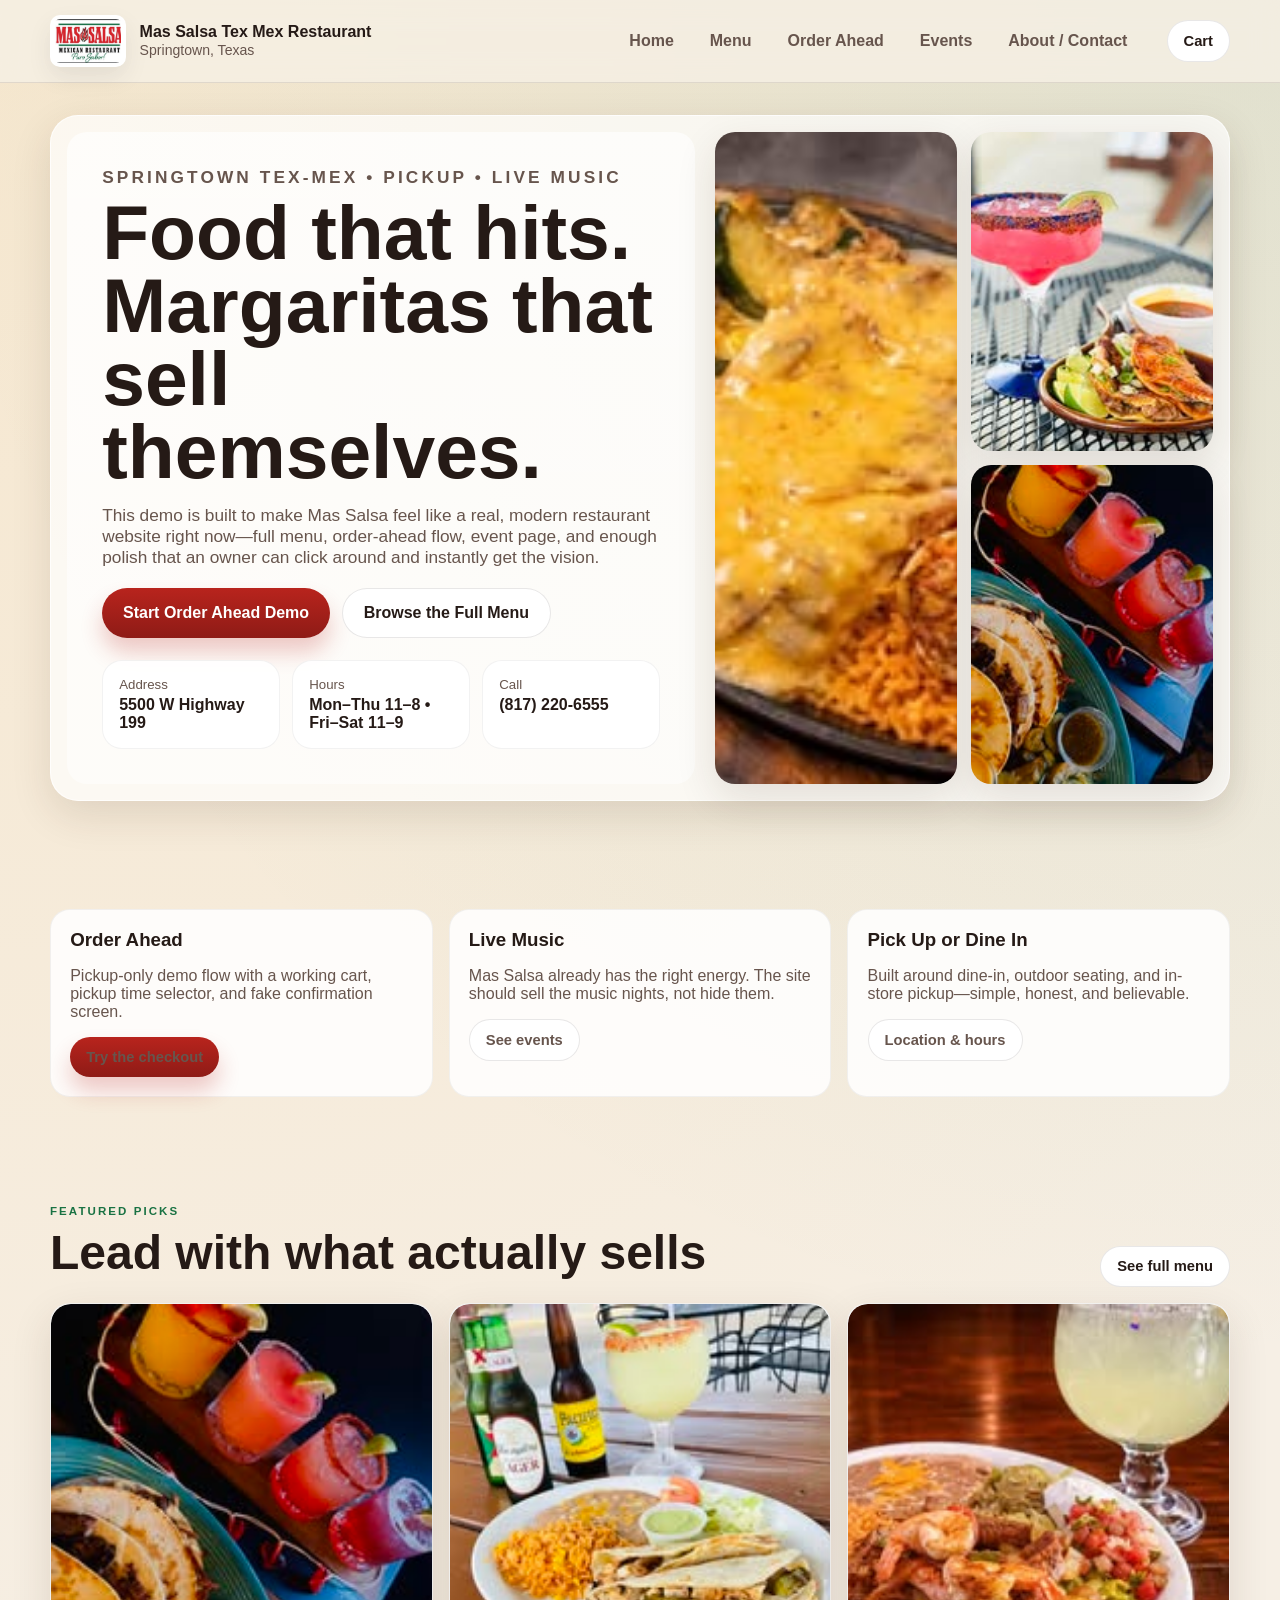
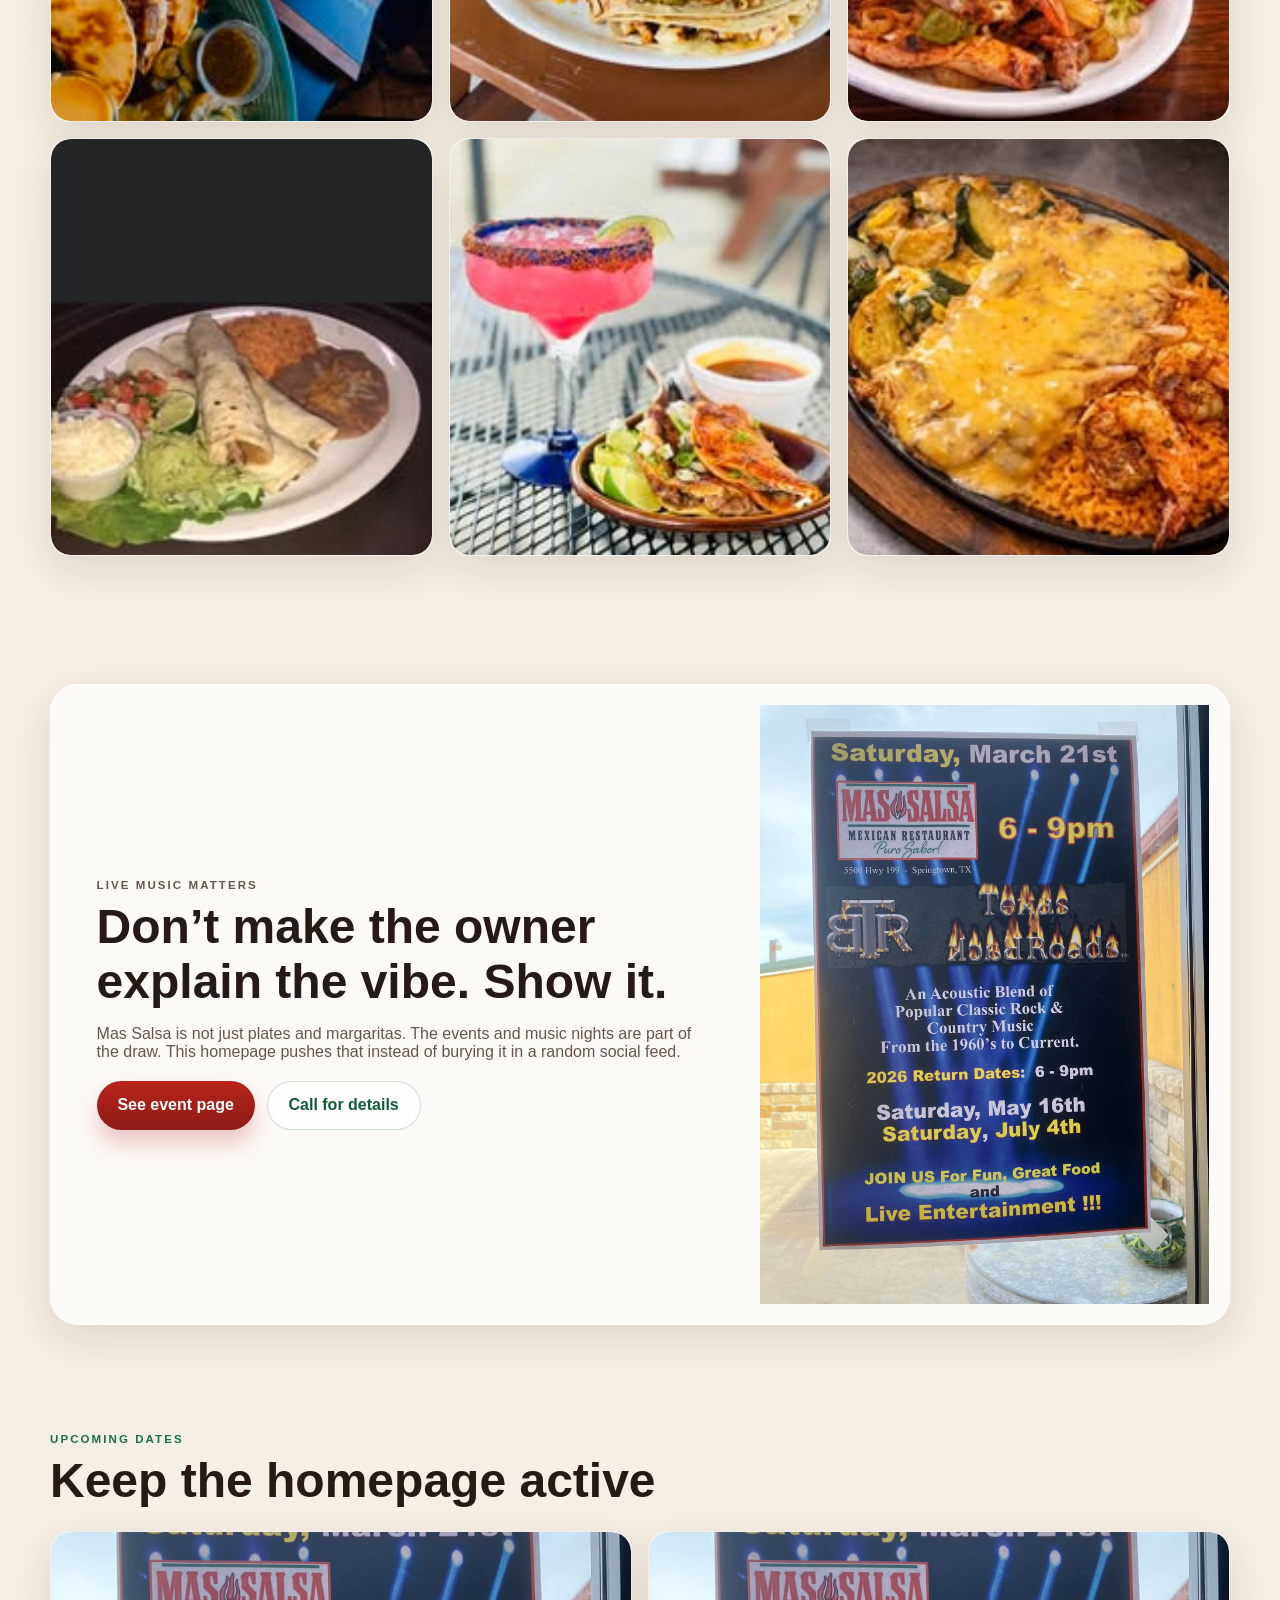
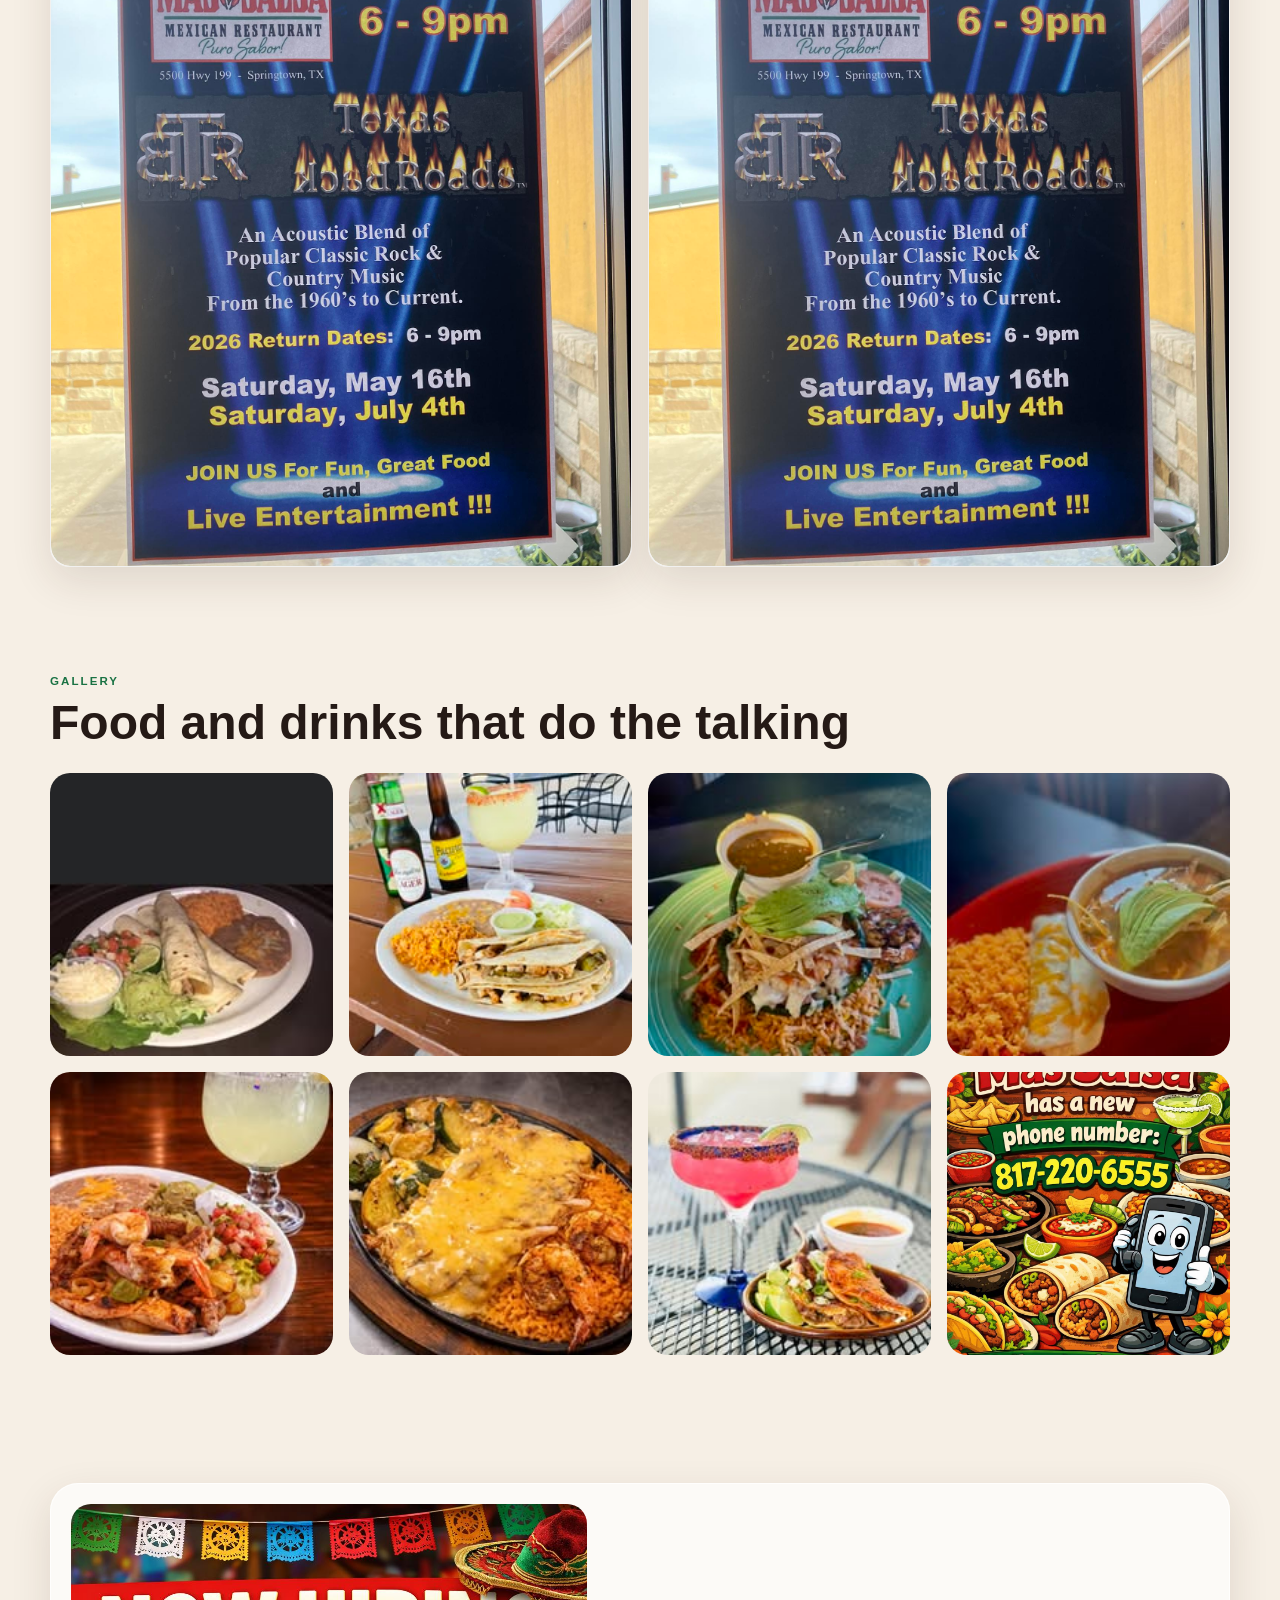
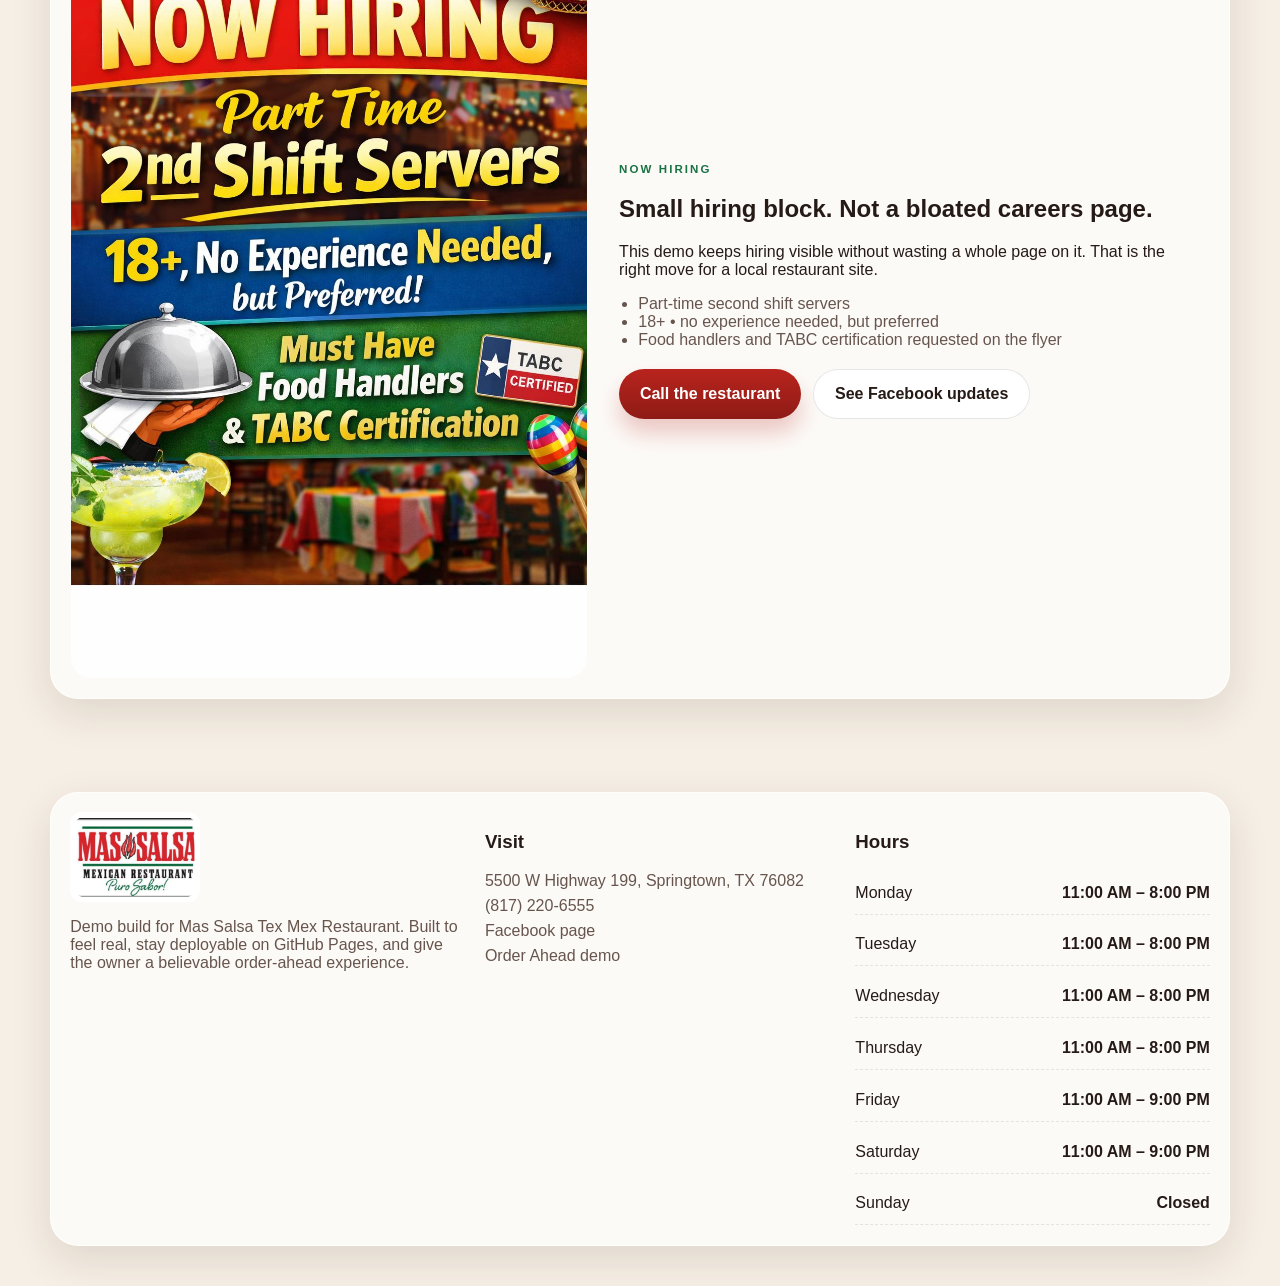
==== index.html @ 47c1806d "Add files via upload" ====
<!doctype html>
<html lang="en">
<head>
  <meta charset="utf-8">
  <meta name="viewport" content="width=device-width, initial-scale=1">
  <title>Mas Salsa Tex Mex Restaurant | Demo</title>
  <meta name="description" content="Mas Salsa Tex Mex Restaurant demo website with order ahead flow, menu, events, and contact info.">
  <link rel="stylesheet" href="styles.css">
  <script defer src="data.js"></script>
  <script defer src="site.js"></script>
</head>
<body>
  <header class="site-header">
    <div class="container header-inner">
      <a class="brand" href="index.html">
        <img class="brand-mark" src="assets/logo-cropped.jpg" alt="Mas Salsa Tex Mex Restaurant logo">
        <div class="brand-text">
          <strong>Mas Salsa Tex Mex Restaurant</strong>
          <span>Springtown, Texas</span>
        </div>
      </a>
      <nav class="site-nav" data-site-nav>
        <a href="index.html">Home</a>
        <a href="menu.html">Menu</a>
        <a href="order.html">Order Ahead</a>
        <a href="events.html">Events</a>
        <a href="contact.html">About / Contact</a>
      </nav>
      <a class="btn btn-secondary btn-small cart-mini" href="order.html">Cart <span class="cart-badge" data-cart-count>0</span></a>
      <button class="mobile-nav-toggle" data-mobile-nav-toggle aria-label="Toggle menu">
        <span></span><span></span><span></span>
      </button>
    </div>
  </header>

  <main>
    <section class="hero">
      <div class="container">
        <div class="hero-shell section-shell">
          <div class="hero-copy">
            <p class="eyebrow">Springtown Tex-Mex • pickup • live music</p>
            <h1>Food that hits. Margaritas that sell themselves.</h1>
            <p>This demo is built to make Mas Salsa feel like a real, modern restaurant website right now—full menu, order-ahead flow, event page, and enough polish that an owner can click around and instantly get the vision.</p>
            <div class="hero-actions">
              <a class="btn btn-primary" href="order.html">Start Order Ahead Demo</a>
              <a class="btn btn-secondary" href="menu.html">Browse the Full Menu</a>
            </div>
            <div class="hero-meta">
              <div class="meta-card">
                <span>Address</span>
                <strong>5500 W Highway 199</strong>
              </div>
              <div class="meta-card">
                <span>Hours</span>
                <strong>Mon–Thu 11–8 • Fri–Sat 11–9</strong>
              </div>
              <div class="meta-card">
                <span>Call</span>
                <strong>(817) 220-6555</strong>
              </div>
            </div>
          </div>
          <div class="hero-media">
            <img class="tile tall" src="assets/food-skillet.jpg" alt="Mas Salsa skillet plate">
            <img class="tile" src="assets/food-margarita-quesadilla.jpg" alt="Margarita and quesadilla">
            <img class="tile" src="assets/food-flight-tacos.jpg" alt="Drinks and tacos">
          </div>
        </div>
      </div>
    </section>

    <section class="section-tight">
      <div class="container info-strip">
        <article class="info-card">
          <h3>Order Ahead</h3>
          <p>Pickup-only demo flow with a working cart, pickup time selector, and fake confirmation screen.</p>
          <a class="btn btn-small btn-primary" href="order.html">Try the checkout</a>
        </article>
        <article class="info-card">
          <h3>Live Music</h3>
          <p>Mas Salsa already has the right energy. The site should sell the music nights, not hide them.</p>
          <a class="btn btn-small btn-secondary" href="events.html">See events</a>
        </article>
        <article class="info-card">
          <h3>Pick Up or Dine In</h3>
          <p>Built around dine-in, outdoor seating, and in-store pickup—simple, honest, and believable.</p>
          <a class="btn btn-small btn-secondary" href="contact.html">Location & hours</a>
        </article>
      </div>
    </section>

    <section class="section">
      <div class="container">
        <div class="section-heading">
          <div>
            <p class="eyebrow">Featured picks</p>
            <h2>Lead with what actually sells</h2>
          </div>
          <a class="btn btn-secondary btn-small" href="menu.html">See full menu</a>
        </div>
        <div class="feature-grid" data-render="featured-items"></div>
      </div>
    </section>

    <section class="section">
      <div class="container section-shell">
        <div class="cta-band">
          <div class="cta-copy">
            <p class="eyebrow">Live music matters</p>
            <h2>Don’t make the owner explain the vibe. Show it.</h2>
            <p>Mas Salsa is not just plates and margaritas. The events and music nights are part of the draw. This homepage pushes that instead of burying it in a random social feed.</p>
            <div class="inline-actions">
              <a class="btn btn-primary" href="events.html">See event page</a>
              <a class="btn btn-ghost" href="contact.html">Call for details</a>
            </div>
          </div>
          <div class="cta-image">
            <img src="assets/event-texas-backroads.jpg" alt="Texas Backroads event flyer at Mas Salsa">
          </div>
        </div>
      </div>
    </section>

    <section class="section-tight">
      <div class="container">
        <div class="section-heading">
          <div>
            <p class="eyebrow">Upcoming dates</p>
            <h2>Keep the homepage active</h2>
          </div>
        </div>
        <div class="event-grid" data-render="upcoming-events"></div>
      </div>
    </section>

    <section class="section">
      <div class="container">
        <div class="section-heading">
          <div>
            <p class="eyebrow">Gallery</p>
            <h2>Food and drinks that do the talking</h2>
          </div>
        </div>
        <div class="gallery-grid">
          <img src="assets/food-burrito-plate.jpg" alt="Burrito plate">
          <img src="assets/food-tacos-beer.jpg" alt="Tacos plate with drinks">
          <img src="assets/food-loaded-plate.jpg" alt="Loaded Tex-Mex plate">
          <img src="assets/food-soup-plate.jpg" alt="Soup and enchilada plate">
          <img src="assets/food-shrimp-plate.jpg" alt="Shrimp plate">
          <img src="assets/food-skillet.jpg" alt="Skillet plate">
          <img src="assets/food-margarita-quesadilla.jpg" alt="Margarita with quesadilla">
          <img src="assets/phone-poster.jpg" alt="Mas Salsa pickup order poster">
        </div>
      </div>
    </section>

    <section class="section">
      <div class="container section-shell">
        <div class="hiring-banner">
          <img src="assets/hiring.jpg" alt="Now hiring flyer">
          <div class="hiring-copy">
            <p class="eyebrow">Now hiring</p>
            <h2>Small hiring block. Not a bloated careers page.</h2>
            <p>This demo keeps hiring visible without wasting a whole page on it. That is the right move for a local restaurant site.</p>
            <ul>
              <li>Part-time second shift servers</li>
              <li>18+ • no experience needed, but preferred</li>
              <li>Food handlers and TABC certification requested on the flyer</li>
            </ul>
            <div class="inline-actions">
              <a class="btn btn-primary" href="contact.html">Call the restaurant</a>
              <a class="btn btn-secondary" data-facebook target="_blank" rel="noreferrer">See Facebook updates</a>
            </div>
          </div>
        </div>
      </div>
    </section>
  </main>

  <footer class="footer">
    <div class="container">
      <div class="footer-shell section-shell">
        <div>
          <img class="footer-logo" src="assets/logo-cropped.jpg" alt="Mas Salsa logo">
          <p>Demo build for Mas Salsa Tex Mex Restaurant. Built to feel real, stay deployable on GitHub Pages, and give the owner a believable order-ahead experience.</p>
        </div>
        <div>
          <h3>Visit</h3>
          <ul>
            <li><a data-maps target="_blank" rel="noreferrer">5500 W Highway 199, Springtown, TX 76082</a></li>
            <li><a data-phone-href><span data-phone>(817) 220-6555</span></a></li>
            <li><a data-facebook target="_blank" rel="noreferrer">Facebook page</a></li>
            <li><a href="order.html">Order Ahead demo</a></li>
          </ul>
        </div>
        <div>
          <h3>Hours</h3>
          <div class="hours-panel" data-render="hours"></div>
        </div>
      </div>
    </div>
  </footer>
</body>
</html>
---- styles.css ----
:root {
  --bg: #f6efe5;
  --bg-soft: #fffaf5;
  --ink: #251a16;
  --muted: #67554d;
  --red: #b8241d;
  --red-deep: #8e1b16;
  --green: #197243;
  --green-deep: #115c35;
  --gold: #f5b544;
  --line: rgba(37, 26, 22, 0.1);
  --shadow: 0 14px 40px rgba(59, 30, 18, 0.12);
  --radius-xl: 28px;
  --radius-lg: 20px;
  --radius-md: 14px;
  --radius-sm: 10px;
  --max: 1180px;
}

* { box-sizing: border-box; }
html { scroll-behavior: smooth; }
body {
  margin: 0;
  font-family: Inter, Arial, Helvetica, sans-serif;
  color: var(--ink);
  background:
    radial-gradient(circle at top left, rgba(245,181,68,0.14), transparent 30%),
    radial-gradient(circle at top right, rgba(25,114,67,0.10), transparent 22%),
    var(--bg);
}
img { max-width: 100%; display: block; }
a { color: inherit; text-decoration: none; }
button, input, select, textarea { font: inherit; }
.container { width: min(var(--max), calc(100% - 2rem)); margin: 0 auto; }
.section { padding: 4rem 0; }
.section-tight { padding: 2.75rem 0; }
.section-shell {
  background: rgba(255,255,255,0.7);
  border: 1px solid rgba(255,255,255,0.75);
  border-radius: var(--radius-xl);
  box-shadow: var(--shadow);
  padding: 1.25rem;
}
.eyebrow {
  margin: 0 0 .5rem;
  text-transform: uppercase;
  letter-spacing: .18em;
  font-size: .72rem;
  font-weight: 700;
  color: var(--green);
}
.page-title {
  margin: 0;
  font-size: clamp(2.2rem, 5vw, 4.3rem);
  line-height: 1;
}
.page-intro {
  max-width: 48rem;
  color: var(--muted);
  font-size: 1.05rem;
}
.site-header {
  position: sticky;
  top: 0;
  z-index: 40;
  backdrop-filter: blur(14px);
  background: rgba(246, 239, 229, 0.82);
  border-bottom: 1px solid var(--line);
}
.header-inner {
  display: flex;
  align-items: center;
  gap: 1rem;
  min-height: 82px;
}
.brand {
  display: flex;
  align-items: center;
  gap: .85rem;
  margin-right: auto;
}
.brand-mark {
  width: 76px;
  height: 52px;
  object-fit: contain;
  border-radius: 10px;
  background: #fff;
  padding: .25rem;
  box-shadow: 0 10px 24px rgba(0,0,0,0.08);
}
.brand-text strong { display: block; font-size: 1rem; }
.brand-text span { color: var(--muted); font-size: .88rem; }
.site-nav {
  display: flex;
  align-items: center;
  gap: .35rem;
}
.site-nav a {
  padding: .72rem .95rem;
  border-radius: 999px;
  font-weight: 600;
  color: var(--muted);
}
.site-nav a:hover, .site-nav a.active { background: rgba(184,36,29,.08); color: var(--red-deep); }
.mobile-nav-toggle {
  display: none;
  width: 48px;
  height: 48px;
  border: 1px solid var(--line);
  border-radius: 14px;
  background: var(--bg-soft);
  align-items: center;
  justify-content: center;
  flex-direction: column;
  gap: 4px;
}
.mobile-nav-toggle span {
  width: 18px;
  height: 2px;
  background: var(--ink);
  border-radius: 999px;
}
.cart-mini {
  position: relative;
  margin-left: .5rem;
}
.cart-badge {
  position: absolute;
  top: -8px;
  right: -8px;
  min-width: 22px;
  height: 22px;
  padding: 0 .35rem;
  border-radius: 999px;
  background: var(--red);
  color: white;
  display: none;
  align-items: center;
  justify-content: center;
  font-size: .78rem;
  font-weight: 700;
}
.hero {
  padding: 2rem 0 4rem;
}
.hero-shell {
  display: grid;
  grid-template-columns: 1.2fr .95fr;
  gap: 1.25rem;
  align-items: stretch;
  padding: 1rem;
}
.hero-copy {
  padding: clamp(1rem, 3vw, 2.2rem);
  background: linear-gradient(180deg, rgba(255,255,255,.66), rgba(255,255,255,.5));
  border-radius: calc(var(--radius-xl) - 8px);
}
.hero-copy h1 {
  font-size: clamp(2.5rem, 6vw, 5rem);
  margin: .4rem 0 .9rem;
  line-height: .95;
}
.hero-copy p {
  max-width: 42rem;
  color: var(--muted);
  font-size: 1.08rem;
}
.hero-actions, .inline-actions { display: flex; flex-wrap: wrap; gap: .75rem; margin-top: 1.25rem; }
.hero-meta {
  display: grid;
  grid-template-columns: repeat(3, minmax(0,1fr));
  gap: .75rem;
  margin-top: 1.4rem;
}
.meta-card {
  padding: 1rem;
  border-radius: var(--radius-lg);
  background: rgba(255,255,255,.88);
  border: 1px solid rgba(0,0,0,.05);
}
.meta-card span {
  display: block;
  color: var(--muted);
  font-size: .83rem;
  margin-bottom: .25rem;
}
.meta-card strong { font-size: 1rem; }
.hero-media {
  display: grid;
  grid-template-columns: repeat(2, 1fr);
  gap: .85rem;
}
.hero-media .tile,
.gallery-grid img,
.event-card img,
.feature-card img,
.contact-card img {
  border-radius: var(--radius-lg);
  object-fit: cover;
  width: 100%;
  height: 100%;
}
.tile.tall { grid-row: span 2; min-height: 480px; }
.tile { min-height: 230px; box-shadow: var(--shadow); }
.btn {
  display: inline-flex;
  align-items: center;
  justify-content: center;
  gap: .5rem;
  border: 0;
  border-radius: 999px;
  padding: .92rem 1.3rem;
  font-weight: 700;
  cursor: pointer;
  transition: transform .18s ease, box-shadow .18s ease;
}
.btn:hover { transform: translateY(-1px); }
.btn-primary {
  background: linear-gradient(180deg, var(--red), var(--red-deep));
  color: white;
  box-shadow: 0 14px 22px rgba(184,36,29,.24);
}
.btn-secondary {
  background: white;
  color: var(--ink);
  border: 1px solid var(--line);
}
.btn-ghost {
  background: rgba(255,255,255,.7);
  color: var(--green-deep);
  border: 1px solid rgba(25,114,67,.2);
}
.btn-small { padding: .72rem 1rem; font-size: .92rem; }
.info-strip {
  display: grid;
  grid-template-columns: repeat(3, minmax(0,1fr));
  gap: 1rem;
}
.info-card {
  padding: 1.2rem;
  border-radius: var(--radius-lg);
  background: rgba(255,255,255,.85);
  border: 1px solid rgba(0,0,0,.05);
}
.info-card h3, .section-heading h2, .feature-content h3, .event-content h3, .contact-card h3 { margin: 0 0 .45rem; }
.info-card p, .info-card a, .section-note, .contact-card p, .contact-card a, .event-content p { color: var(--muted); }
.section-heading {
  display: flex;
  justify-content: space-between;
  align-items: end;
  gap: 1rem;
  margin-bottom: 1rem;
}
.section-heading h2 { font-size: clamp(1.8rem, 4vw, 3rem); }
.feature-grid,
.event-grid,
.contact-grid,
.gallery-grid {
  display: grid;
  gap: 1rem;
}
.feature-grid { grid-template-columns: repeat(3, minmax(0, 1fr)); }
.feature-card, .event-card, .contact-card, .menu-card, .cart-panel, .confirmation-card, .promo-card {
  background: rgba(255,255,255,.85);
  border: 1px solid rgba(0,0,0,.05);
  border-radius: var(--radius-lg);
  overflow: hidden;
  box-shadow: var(--shadow);
}
.feature-card img { aspect-ratio: 4 / 3; object-fit: cover; }
.feature-content, .event-content, .contact-card, .promo-card { padding: 1rem; }
.tag {
  display: inline-flex;
  padding: .38rem .68rem;
  border-radius: 999px;
  background: rgba(245,181,68,.18);
  color: #8a5a10;
  font-size: .8rem;
  font-weight: 700;
}
.event-grid { grid-template-columns: repeat(2, minmax(0,1fr)); }
.event-card.large { grid-template-columns: 1fr 1fr; display: grid; }
.event-card img { aspect-ratio: 4/3; }
.event-date { color: var(--red-deep) !important; font-weight: 700; }
.gallery-grid { grid-template-columns: repeat(4, minmax(0,1fr)); }
.gallery-grid img { aspect-ratio: 1 / 1; }
.cta-band {
  display: grid;
  grid-template-columns: 1.2fr .8fr;
  gap: 1rem;
  align-items: center;
}
.cta-copy {
  padding: 1.6rem;
}
.cta-copy h2 { margin: 0 0 .65rem; font-size: clamp(1.8rem, 4vw, 3rem); }
.cta-copy p { color: var(--muted); max-width: 38rem; }
.cta-image img { height: 100%; min-height: 350px; object-fit: cover; }
.hiring-banner {
  display: grid;
  grid-template-columns: .92fr 1.08fr;
  gap: 1rem;
  align-items: center;
}
.hiring-banner img { border-radius: var(--radius-lg); min-height: 320px; object-fit: cover; }
.hiring-copy { padding: 1rem; }
.hiring-copy ul { margin: 1rem 0 0; padding-left: 1.2rem; color: var(--muted); }

.page-hero {
  padding: 2rem 0 1rem;
}
.toolbar {
  display: flex;
  flex-wrap: wrap;
  gap: .75rem;
  align-items: center;
  justify-content: space-between;
  margin: 1.2rem 0 1rem;
}
.search {
  width: min(340px, 100%);
  border-radius: 999px;
  border: 1px solid var(--line);
  background: rgba(255,255,255,.88);
  padding: .95rem 1rem;
}
.chip-row { display: flex; flex-wrap: wrap; gap: .55rem; }
.chip {
  padding: .6rem .9rem;
  background: rgba(25,114,67,.08);
  color: var(--green-deep);
  border-radius: 999px;
  font-weight: 700;
  font-size: .9rem;
}
.menu-stack {
  display: grid;
  gap: 1.25rem;
}
.menu-section {
  background: rgba(255,255,255,.68);
  border: 1px solid rgba(255,255,255,.7);
  border-radius: var(--radius-xl);
  padding: 1.2rem;
}
.menu-grid {
  display: grid;
  grid-template-columns: repeat(2, minmax(0,1fr));
  gap: .9rem;
}
.subsection + .subsection { margin-top: 1rem; }
.subsection-title {
  margin: .75rem 0;
  font-size: 1.15rem;
}
.menu-card {
  padding: 1rem;
  display: grid;
  gap: .75rem;
}
.menu-card-head {
  display: flex;
  gap: .8rem;
  justify-content: space-between;
  align-items: start;
}
.menu-card-head h3 { margin: 0; font-size: 1rem; }
.price-pill {
  white-space: nowrap;
  padding: .45rem .7rem;
  border-radius: 999px;
  background: rgba(184,36,29,.09);
  color: var(--red-deep);
  font-weight: 800;
}
.menu-meta, .menu-note, .cart-note, .section-subtitle {
  color: var(--muted);
  margin: 0;
  font-size: .9rem;
}
.order-layout {
  display: grid;
  grid-template-columns: minmax(0, 1fr) 360px;
  gap: 1rem;
}
.cart-panel {
  position: sticky;
  top: 98px;
  padding: 1rem;
  height: fit-content;
}
.cart-panel h3 { margin: 0 0 .25rem; }
.cart-items { display: grid; gap: .75rem; margin: 1rem 0; }
.cart-row {
  padding: .9rem;
  border-radius: var(--radius-md);
  background: var(--bg-soft);
  display: flex;
  justify-content: space-between;
  gap: .9rem;
}
.cart-row h4 { margin: 0 0 .25rem; font-size: .98rem; }
.cart-row p { margin: 0; color: var(--muted); }
.qty-controls {
  display: flex;
  align-items: center;
  gap: .6rem;
}
.qty-controls button {
  width: 34px;
  height: 34px;
  border-radius: 10px;
  border: 0;
  background: rgba(25,114,67,.1);
  color: var(--green-deep);
  font-size: 1.1rem;
  font-weight: 700;
  cursor: pointer;
}
.cart-summary { display: grid; gap: .5rem; }
.cart-summary > div {
  display: flex;
  justify-content: space-between;
  gap: .75rem;
}
.summary-total {
  padding-top: .5rem;
  border-top: 1px solid var(--line);
  font-size: 1.1rem;
}
.order-form {
  display: grid;
  gap: .8rem;
  margin-top: 1rem;
}
.field-grid {
  display: grid;
  grid-template-columns: repeat(2, minmax(0,1fr));
  gap: .75rem;
}
.input, .textarea, .select {
  width: 100%;
  border-radius: 14px;
  border: 1px solid var(--line);
  background: var(--bg-soft);
  padding: .9rem 1rem;
}
.textarea { min-height: 110px; resize: vertical; }
.empty-cart {
  padding: 1rem;
  border-radius: var(--radius-md);
  background: rgba(25,114,67,.06);
}
.empty-cart p { margin: 0 0 .3rem; font-weight: 700; }
.empty-cart span { color: var(--muted); }
.confirmation-grid {
  display: grid;
  grid-template-columns: repeat(2, minmax(0,1fr));
  gap: .75rem;
  margin: 1rem 0;
}
.confirmation-grid div {
  padding: .9rem;
  border-radius: 16px;
  background: var(--bg-soft);
}
.confirmation-grid span { display: block; color: var(--muted); font-size: .86rem; }
.contact-grid { grid-template-columns: 1.1fr .9fr; align-items: start; }
.contact-card img { aspect-ratio: 4/3; object-fit: cover; border-radius: var(--radius-lg); margin-top: .75rem; }
.hours-panel { display: grid; gap: .55rem; }
.hour-row {
  display: flex;
  justify-content: space-between;
  gap: 1rem;
  padding: .75rem 0;
  border-bottom: 1px dashed var(--line);
}
.service-list {
  display: flex;
  flex-wrap: wrap;
  gap: .55rem;
  margin-top: .9rem;
}
.service-list span {
  padding: .55rem .8rem;
  border-radius: 999px;
  background: rgba(245,181,68,.15);
  color: #8a5a10;
  font-weight: 700;
  font-size: .86rem;
}
.footer {
  padding: 1.8rem 0 2.5rem;
}
.footer-shell {
  display: grid;
  grid-template-columns: .9fr .8fr .8fr;
  gap: 1rem;
  padding: 1.2rem;
}
.footer-logo {
  width: 130px;
  border-radius: 12px;
  background: white;
  padding: .35rem;
  margin-bottom: .7rem;
}
.footer p, .footer a, .footer li { color: var(--muted); }
.footer ul { list-style: none; margin: 0; padding: 0; display: grid; gap: .45rem; }
.demo-toast {
  position: fixed;
  bottom: 20px;
  right: 20px;
  background: #1d1d1d;
  color: white;
  padding: .85rem 1rem;
  border-radius: 14px;
  box-shadow: var(--shadow);
  opacity: 0;
  transform: translateY(10px);
  transition: all .18s ease;
  pointer-events: none;
  z-index: 99;
}
.demo-toast.visible {
  opacity: 1;
  transform: translateY(0);
}
.notice {
  padding: .95rem 1rem;
  border-radius: 14px;
  background: rgba(245,181,68,.16);
  color: #7d540e;
  border: 1px solid rgba(245,181,68,.2);
}
@media (max-width: 980px) {
  .hero-shell,
  .cta-band,
  .contact-grid,
  .footer-shell,
  .hiring-banner,
  .order-layout,
  .event-card.large { grid-template-columns: 1fr; }
  .hero-media { grid-template-columns: repeat(2,1fr); }
  .tile.tall { min-height: 280px; }
  .feature-grid, .gallery-grid { grid-template-columns: repeat(2, minmax(0,1fr)); }
  .event-grid { grid-template-columns: 1fr; }
  .site-nav {
    position: absolute;
    top: 82px;
    left: 1rem;
    right: 1rem;
    background: rgba(255,255,255,.95);
    border: 1px solid var(--line);
    border-radius: 18px;
    box-shadow: var(--shadow);
    padding: .8rem;
    display: none;
    flex-direction: column;
    align-items: stretch;
  }
  .site-nav.open { display: flex; }
  .mobile-nav-toggle { display: inline-flex; }
}
@media (max-width: 720px) {
  .hero-meta, .info-strip, .field-grid, .menu-grid, .confirmation-grid { grid-template-columns: 1fr; }
  .hero-media { grid-template-columns: 1fr; }
  .feature-grid, .gallery-grid { grid-template-columns: 1fr; }
  .container { width: min(var(--max), calc(100% - 1rem)); }
  .hero-copy, .cta-copy, .section-shell { padding: 1rem; }
}
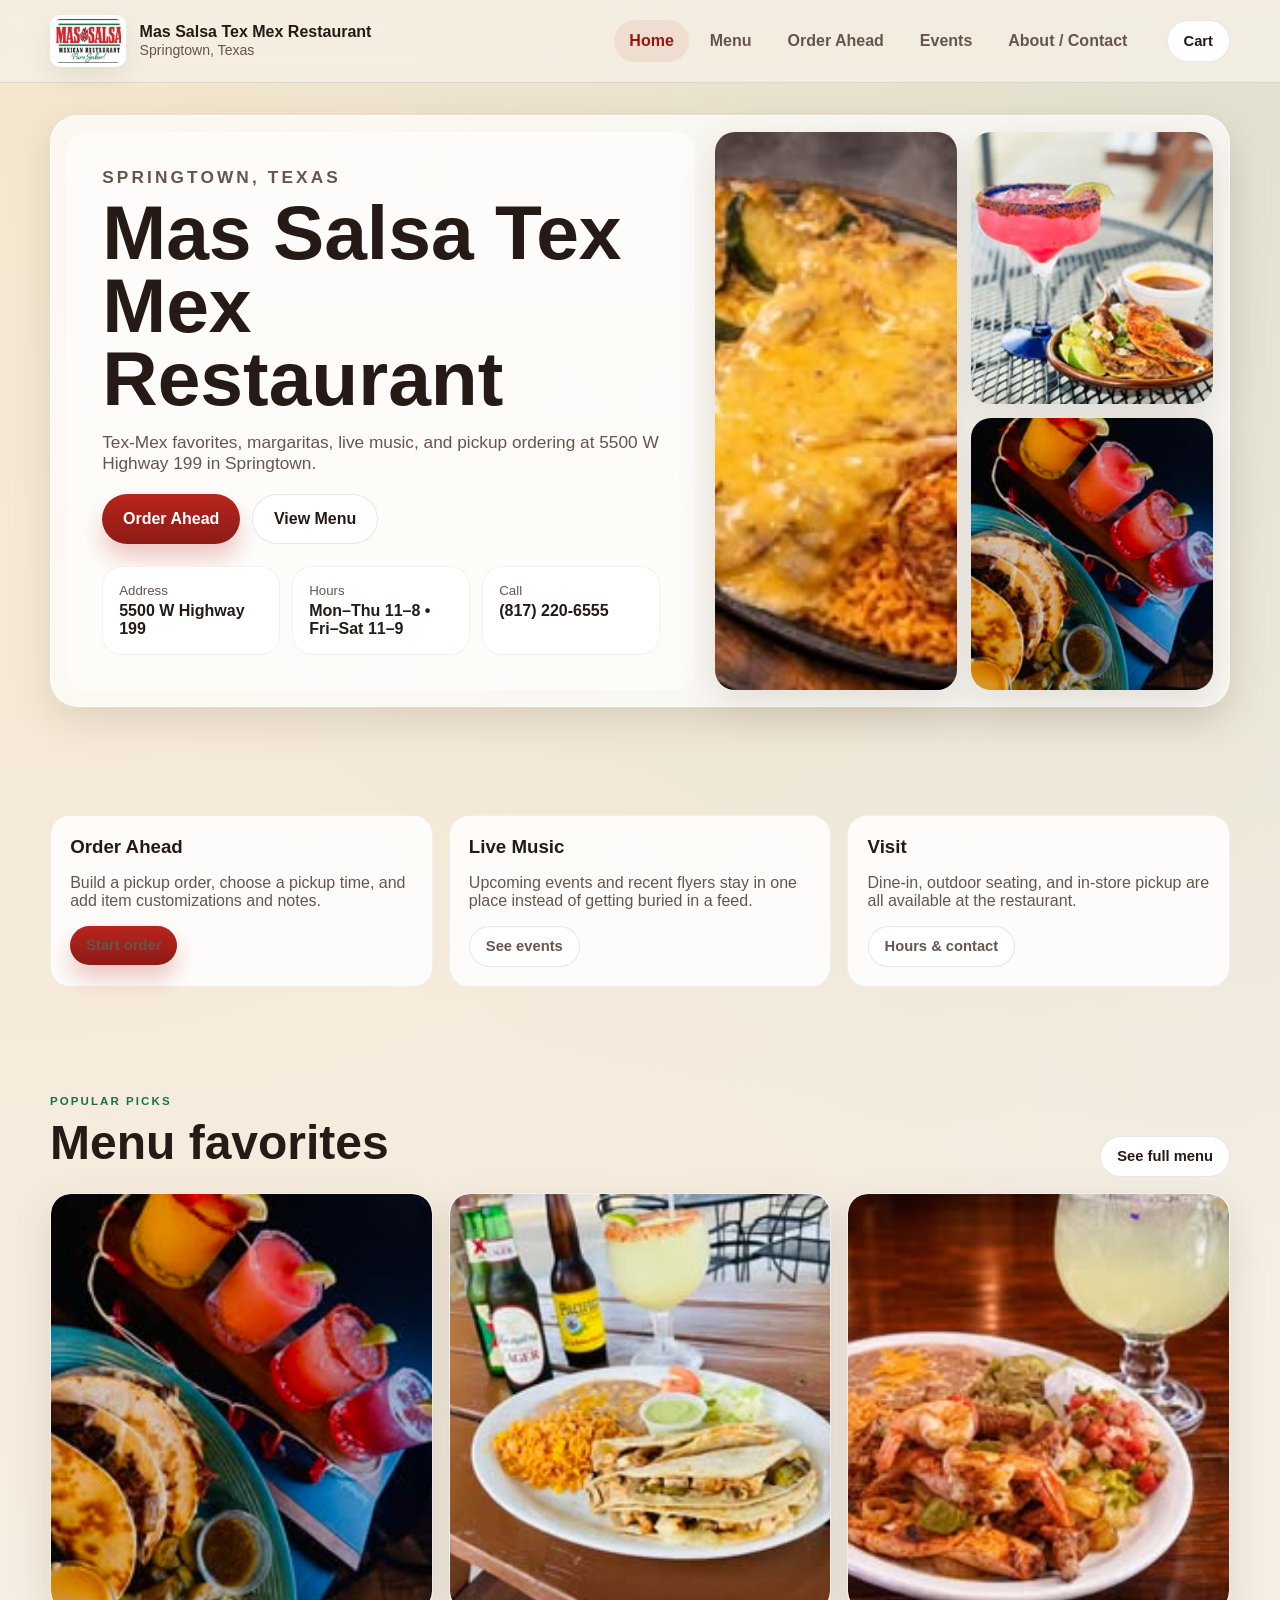
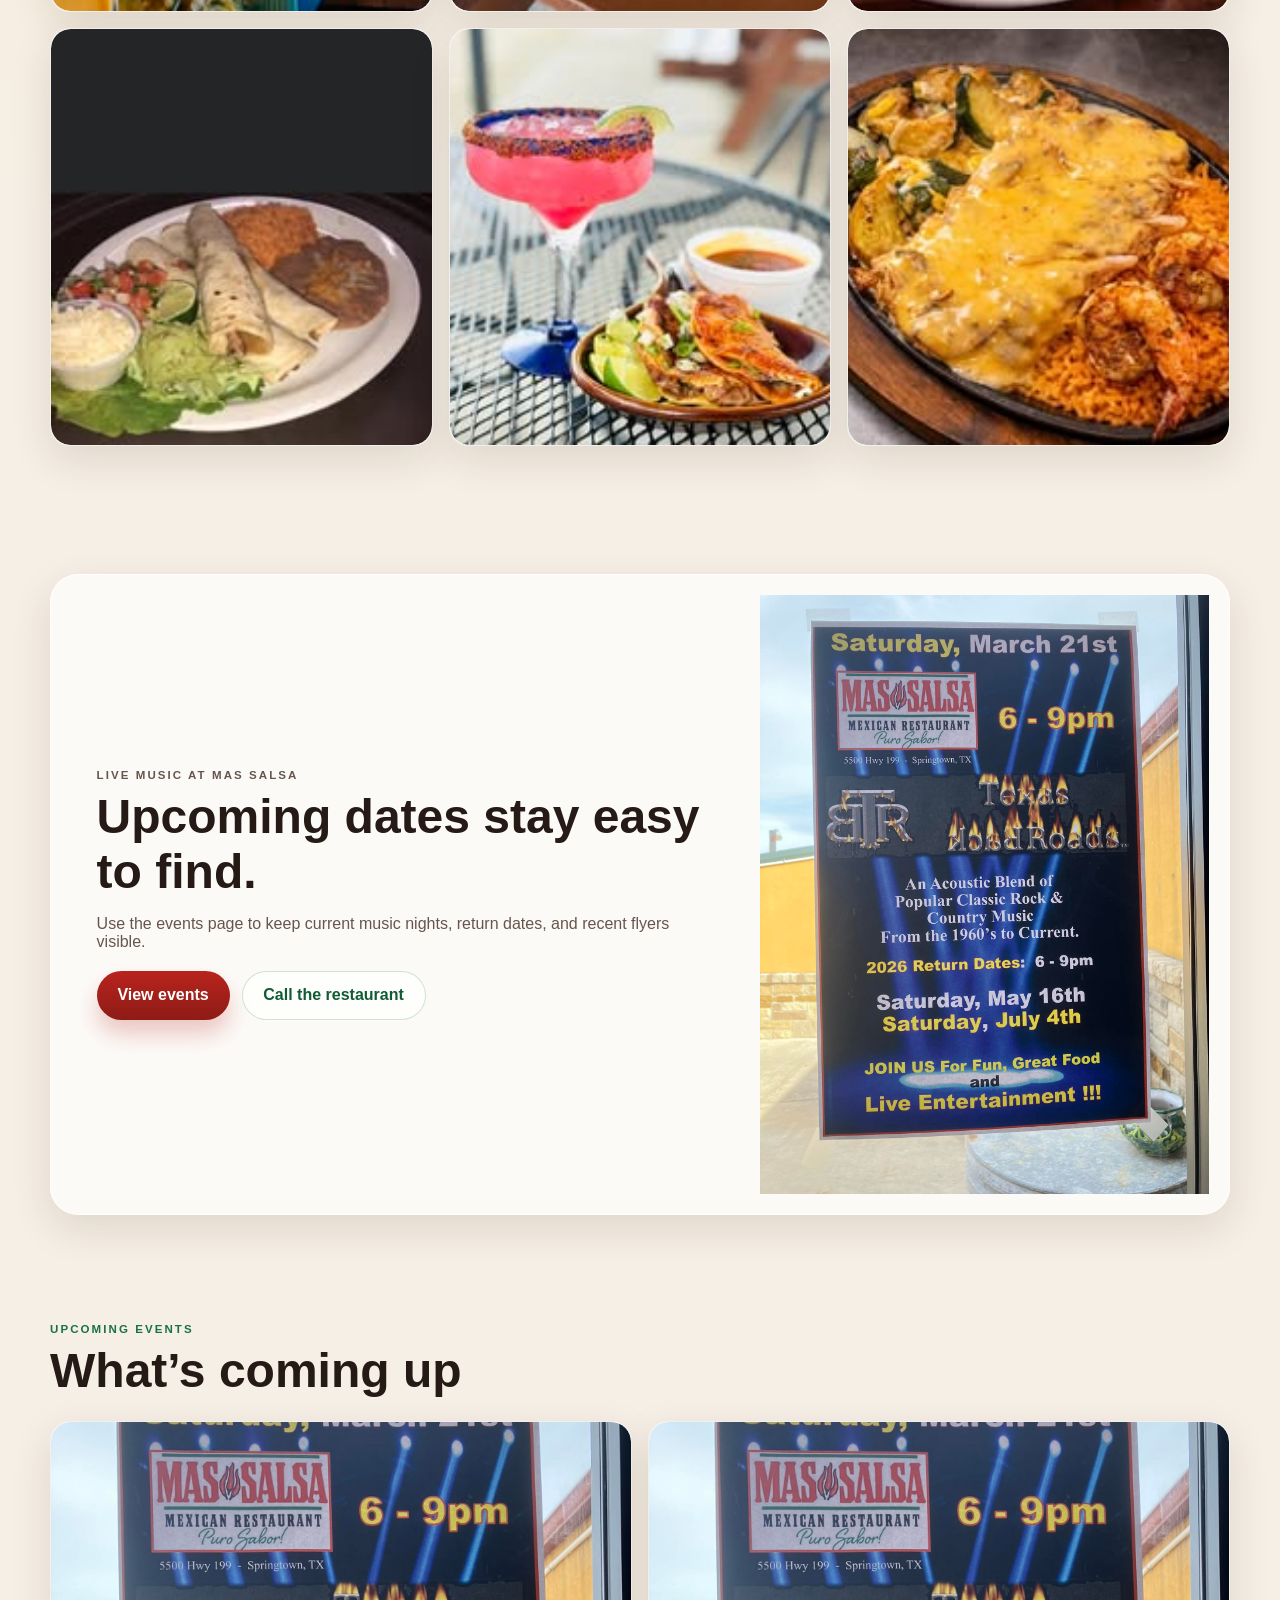
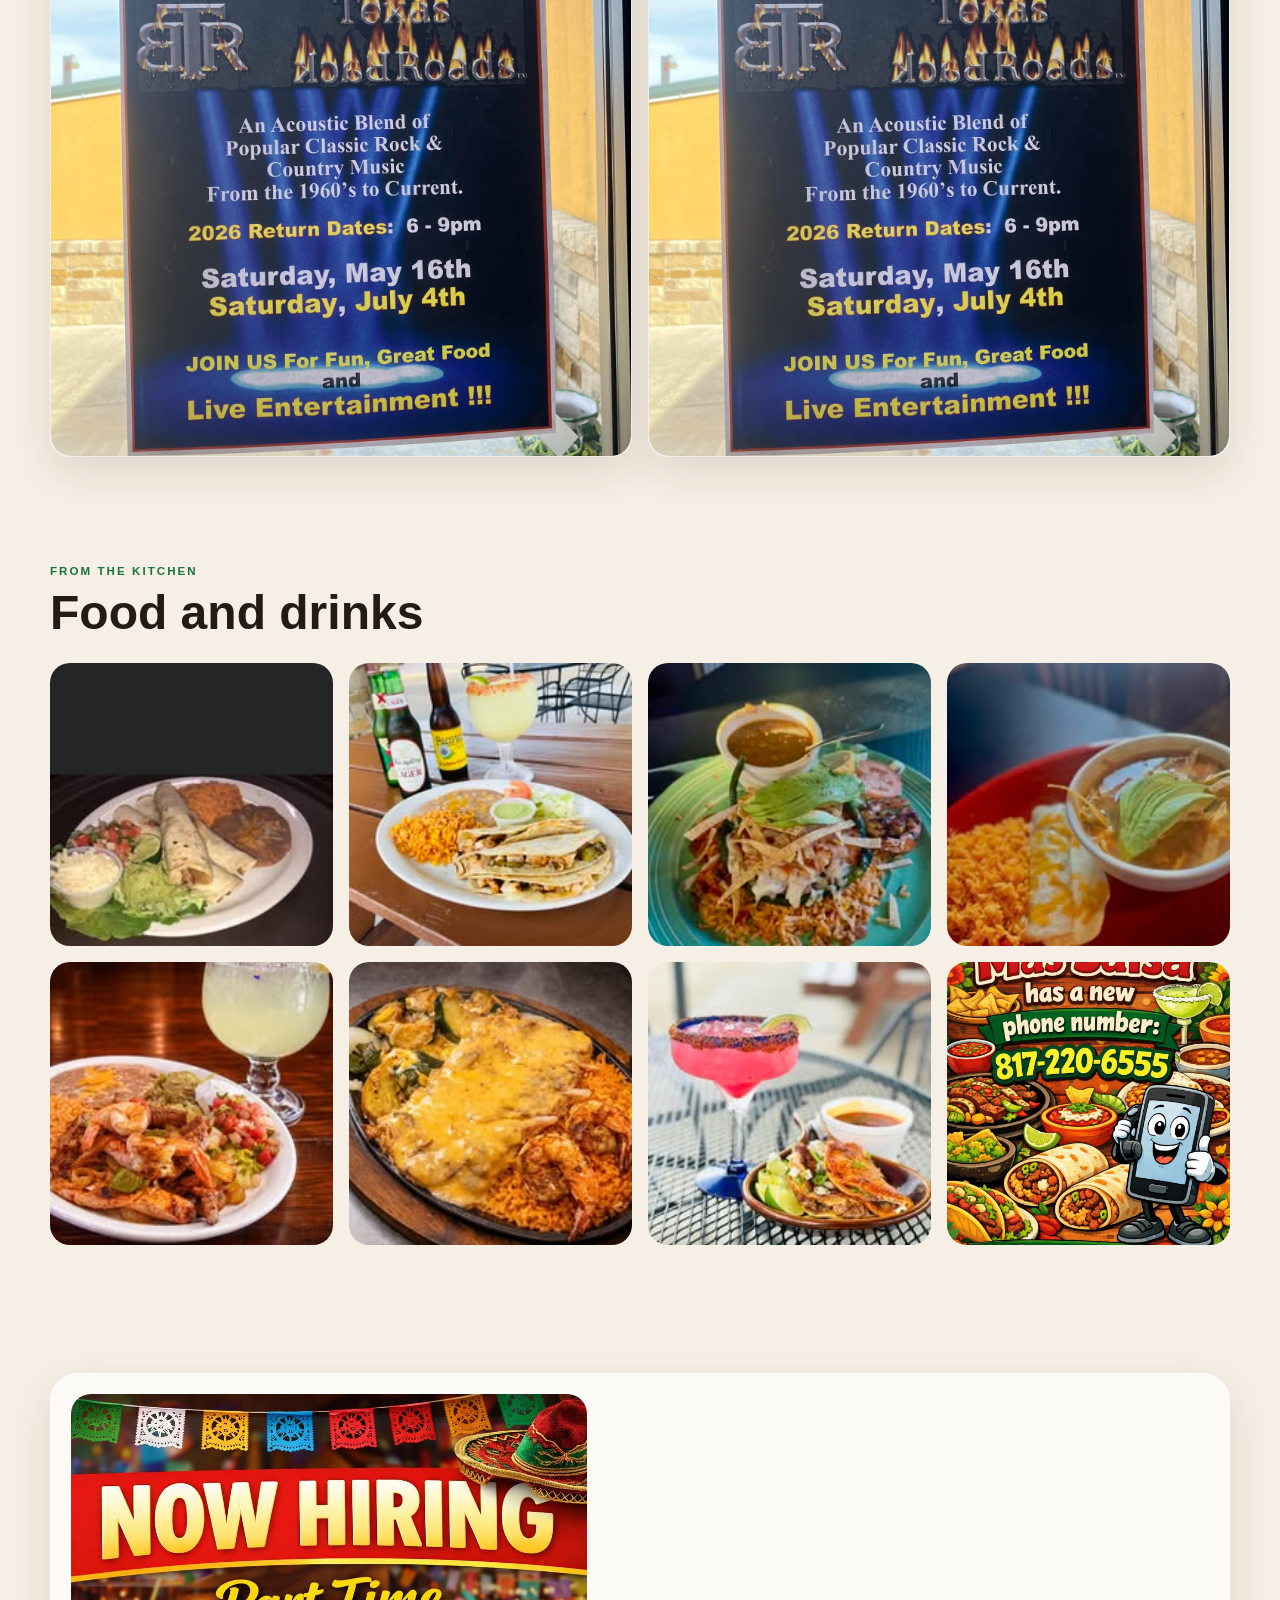
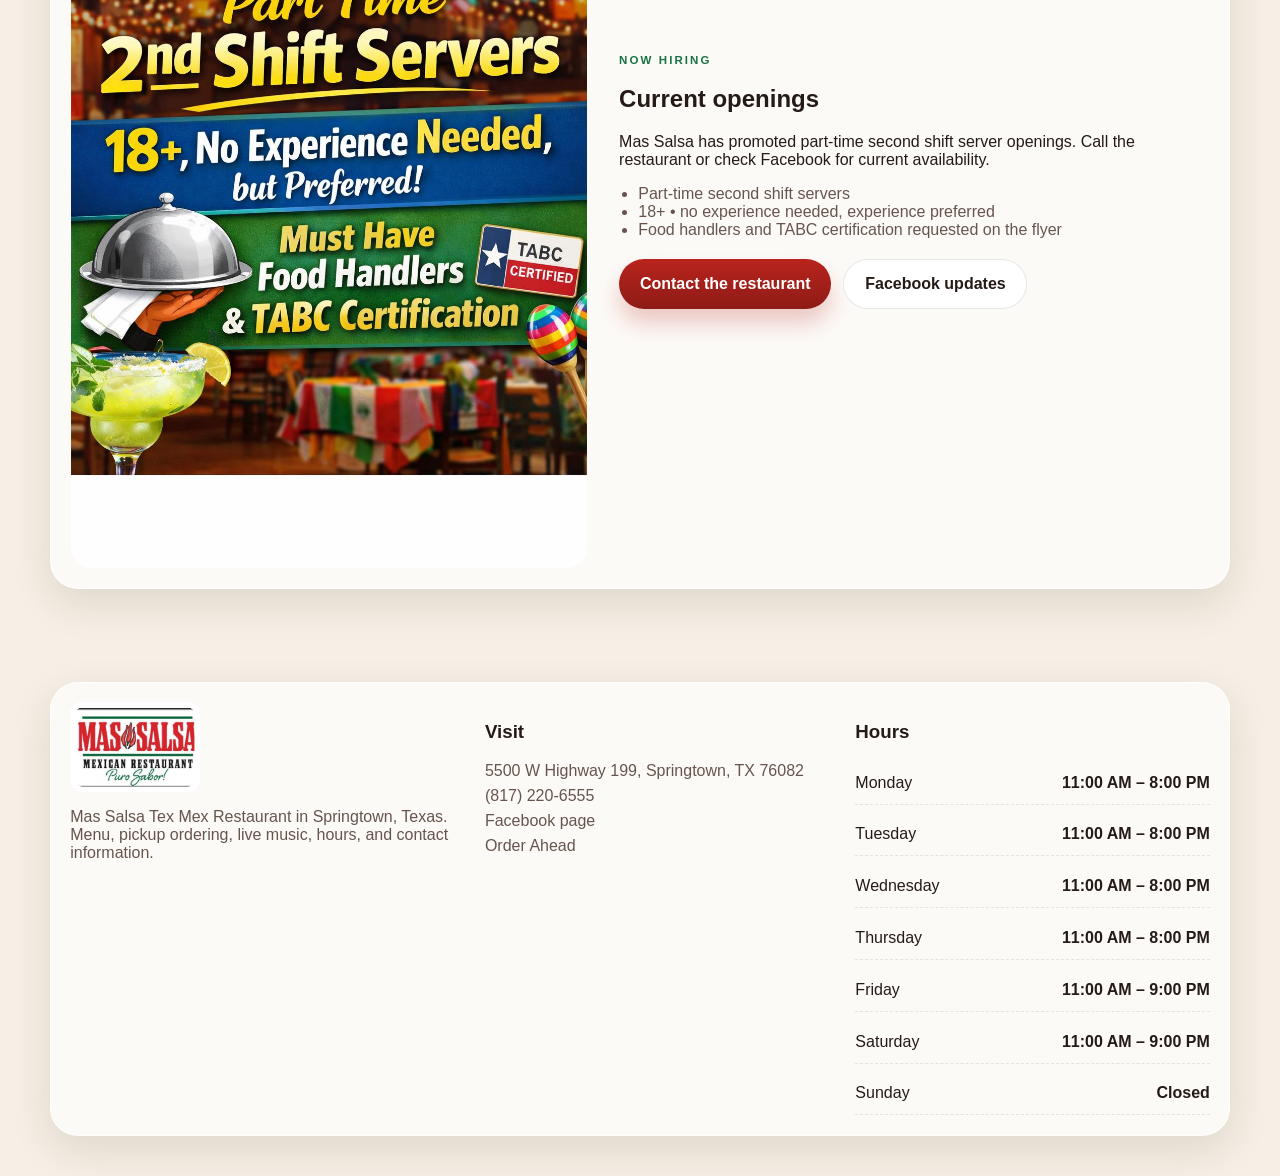
==== commit d1057713: "Add files via upload" ====
--- a/index.html
+++ b/index.html
@@ -3,8 +3,8 @@
 <head>
   <meta charset="utf-8">
   <meta name="viewport" content="width=device-width, initial-scale=1">
-  <title>Mas Salsa Tex Mex Restaurant | Demo</title>
-  <meta name="description" content="Mas Salsa Tex Mex Restaurant demo website with order ahead flow, menu, events, and contact info.">
+  <title>Mas Salsa Tex Mex Restaurant | Springtown, TX</title>
+  <meta name="description" content="Mas Salsa Tex Mex Restaurant in Springtown, Texas with menu, pickup ordering, live music, and contact information.">
   <link rel="stylesheet" href="styles.css">
   <script defer src="data.js"></script>
   <script defer src="site.js"></script>
@@ -38,12 +38,12 @@
       <div class="container">
         <div class="hero-shell section-shell">
           <div class="hero-copy">
-            <p class="eyebrow">Springtown Tex-Mex • pickup • live music</p>
-            <h1>Food that hits. Margaritas that sell themselves.</h1>
-            <p>This demo is built to make Mas Salsa feel like a real, modern restaurant website right now—full menu, order-ahead flow, event page, and enough polish that an owner can click around and instantly get the vision.</p>
+            <p class="eyebrow">Springtown, Texas</p>
+            <h1>Mas Salsa Tex Mex Restaurant</h1>
+            <p>Tex-Mex favorites, margaritas, live music, and pickup ordering at 5500 W Highway 199 in Springtown.</p>
             <div class="hero-actions">
-              <a class="btn btn-primary" href="order.html">Start Order Ahead Demo</a>
-              <a class="btn btn-secondary" href="menu.html">Browse the Full Menu</a>
+              <a class="btn btn-primary" href="order.html">Order Ahead</a>
+              <a class="btn btn-secondary" href="menu.html">View Menu</a>
             </div>
             <div class="hero-meta">
               <div class="meta-card">
@@ -73,18 +73,18 @@
       <div class="container info-strip">
         <article class="info-card">
           <h3>Order Ahead</h3>
-          <p>Pickup-only demo flow with a working cart, pickup time selector, and fake confirmation screen.</p>
-          <a class="btn btn-small btn-primary" href="order.html">Try the checkout</a>
+          <p>Build a pickup order, choose a pickup time, and add item customizations and notes.</p>
+          <a class="btn btn-small btn-primary" href="order.html">Start order</a>
         </article>
         <article class="info-card">
           <h3>Live Music</h3>
-          <p>Mas Salsa already has the right energy. The site should sell the music nights, not hide them.</p>
+          <p>Upcoming events and recent flyers stay in one place instead of getting buried in a feed.</p>
           <a class="btn btn-small btn-secondary" href="events.html">See events</a>
         </article>
         <article class="info-card">
-          <h3>Pick Up or Dine In</h3>
-          <p>Built around dine-in, outdoor seating, and in-store pickup—simple, honest, and believable.</p>
-          <a class="btn btn-small btn-secondary" href="contact.html">Location & hours</a>
+          <h3>Visit</h3>
+          <p>Dine-in, outdoor seating, and in-store pickup are all available at the restaurant.</p>
+          <a class="btn btn-small btn-secondary" href="contact.html">Hours & contact</a>
         </article>
       </div>
     </section>
@@ -93,8 +93,8 @@
       <div class="container">
         <div class="section-heading">
           <div>
-            <p class="eyebrow">Featured picks</p>
-            <h2>Lead with what actually sells</h2>
+            <p class="eyebrow">Popular picks</p>
+            <h2>Menu favorites</h2>
           </div>
           <a class="btn btn-secondary btn-small" href="menu.html">See full menu</a>
         </div>
@@ -106,12 +106,12 @@
       <div class="container section-shell">
         <div class="cta-band">
           <div class="cta-copy">
-            <p class="eyebrow">Live music matters</p>
-            <h2>Don’t make the owner explain the vibe. Show it.</h2>
-            <p>Mas Salsa is not just plates and margaritas. The events and music nights are part of the draw. This homepage pushes that instead of burying it in a random social feed.</p>
+            <p class="eyebrow">Live music at Mas Salsa</p>
+            <h2>Upcoming dates stay easy to find.</h2>
+            <p>Use the events page to keep current music nights, return dates, and recent flyers visible.</p>
             <div class="inline-actions">
-              <a class="btn btn-primary" href="events.html">See event page</a>
-              <a class="btn btn-ghost" href="contact.html">Call for details</a>
+              <a class="btn btn-primary" href="events.html">View events</a>
+              <a class="btn btn-ghost" href="contact.html">Call the restaurant</a>
             </div>
           </div>
           <div class="cta-image">
@@ -125,8 +125,8 @@
       <div class="container">
         <div class="section-heading">
           <div>
-            <p class="eyebrow">Upcoming dates</p>
-            <h2>Keep the homepage active</h2>
+            <p class="eyebrow">Upcoming events</p>
+            <h2>What’s coming up</h2>
           </div>
         </div>
         <div class="event-grid" data-render="upcoming-events"></div>
@@ -137,8 +137,8 @@
       <div class="container">
         <div class="section-heading">
           <div>
-            <p class="eyebrow">Gallery</p>
-            <h2>Food and drinks that do the talking</h2>
+            <p class="eyebrow">From the kitchen</p>
+            <h2>Food and drinks</h2>
           </div>
         </div>
         <div class="gallery-grid">
@@ -160,16 +160,16 @@
           <img src="assets/hiring.jpg" alt="Now hiring flyer">
           <div class="hiring-copy">
             <p class="eyebrow">Now hiring</p>
-            <h2>Small hiring block. Not a bloated careers page.</h2>
-            <p>This demo keeps hiring visible without wasting a whole page on it. That is the right move for a local restaurant site.</p>
+            <h2>Current openings</h2>
+            <p>Mas Salsa has promoted part-time second shift server openings. Call the restaurant or check Facebook for current availability.</p>
             <ul>
               <li>Part-time second shift servers</li>
-              <li>18+ • no experience needed, but preferred</li>
+              <li>18+ • no experience needed, experience preferred</li>
               <li>Food handlers and TABC certification requested on the flyer</li>
             </ul>
             <div class="inline-actions">
-              <a class="btn btn-primary" href="contact.html">Call the restaurant</a>
-              <a class="btn btn-secondary" data-facebook target="_blank" rel="noreferrer">See Facebook updates</a>
+              <a class="btn btn-primary" href="contact.html">Contact the restaurant</a>
+              <a class="btn btn-secondary" data-facebook target="_blank" rel="noreferrer">Facebook updates</a>
             </div>
           </div>
         </div>
@@ -182,7 +182,7 @@
       <div class="footer-shell section-shell">
         <div>
           <img class="footer-logo" src="assets/logo-cropped.jpg" alt="Mas Salsa logo">
-          <p>Demo build for Mas Salsa Tex Mex Restaurant. Built to feel real, stay deployable on GitHub Pages, and give the owner a believable order-ahead experience.</p>
+          <p>Mas Salsa Tex Mex Restaurant in Springtown, Texas. Menu, pickup ordering, live music, hours, and contact information.</p>
         </div>
         <div>
           <h3>Visit</h3>
@@ -190,7 +190,7 @@
             <li><a data-maps target="_blank" rel="noreferrer">5500 W Highway 199, Springtown, TX 76082</a></li>
             <li><a data-phone-href><span data-phone>(817) 220-6555</span></a></li>
             <li><a data-facebook target="_blank" rel="noreferrer">Facebook page</a></li>
-            <li><a href="order.html">Order Ahead demo</a></li>
+            <li><a href="order.html">Order Ahead</a></li>
           </ul>
         </div>
         <div>
--- a/styles.css
+++ b/styles.css
@@ -508,7 +508,7 @@
 }
 .footer p, .footer a, .footer li { color: var(--muted); }
 .footer ul { list-style: none; margin: 0; padding: 0; display: grid; gap: .45rem; }
-.demo-toast {
+.legacy-demo-toast {
   position: fixed;
   bottom: 20px;
   right: 20px;
@@ -523,7 +523,7 @@
   pointer-events: none;
   z-index: 99;
 }
-.demo-toast.visible {
+.legacy-demo-toast.visible {
   opacity: 1;
   transform: translateY(0);
 }
@@ -570,3 +570,154 @@
   .container { width: min(var(--max), calc(100% - 1rem)); }
   .hero-copy, .cta-copy, .section-shell { padding: 1rem; }
 }
+
+
+body.modal-open { overflow: hidden; }
+.compact { align-items: end; }
+.field-label {
+  display: block;
+  font-size: .84rem;
+  font-weight: 700;
+  color: var(--muted);
+  margin-bottom: .35rem;
+}
+.cart-tags {
+  display: flex;
+  flex-wrap: wrap;
+  gap: .45rem;
+  margin-top: .55rem;
+}
+.cart-tags span {
+  padding: .38rem .62rem;
+  border-radius: 999px;
+  background: rgba(25,114,67,.08);
+  color: var(--green-deep);
+  font-size: .8rem;
+  line-height: 1.2;
+}
+.confirmation-list {
+  list-style: none;
+  margin: 1rem 0;
+  padding: 0;
+  display: grid;
+  gap: .75rem;
+}
+.confirmation-list li {
+  display: flex;
+  justify-content: space-between;
+  gap: 1rem;
+  padding: .85rem 1rem;
+  border-radius: 16px;
+  background: var(--bg-soft);
+}
+.confirmation-list p {
+  margin: .3rem 0 0;
+  color: var(--muted);
+  font-size: .9rem;
+}
+.confirmation-note {
+  color: var(--muted);
+  margin: 0 0 1rem;
+}
+.modal-backdrop {
+  position: fixed;
+  inset: 0;
+  background: rgba(20, 14, 12, .6);
+  display: flex;
+  align-items: center;
+  justify-content: center;
+  padding: 1rem;
+  z-index: 100;
+}
+.modal-card {
+  width: min(760px, 100%);
+  max-height: calc(100vh - 2rem);
+  overflow: auto;
+  background: #fffaf5;
+  border-radius: var(--radius-xl);
+  box-shadow: var(--shadow);
+  padding: 1.25rem;
+  position: relative;
+}
+.modal-close {
+  position: absolute;
+  top: 12px;
+  right: 12px;
+  width: 40px;
+  height: 40px;
+  border: 0;
+  border-radius: 999px;
+  background: rgba(0,0,0,.06);
+  font-size: 1.5rem;
+  cursor: pointer;
+}
+.modal-form {
+  display: grid;
+  gap: 1rem;
+}
+.modifier-stack {
+  display: grid;
+  gap: .85rem;
+}
+.modifier-group {
+  margin: 0;
+  padding: 1rem;
+  border: 1px solid var(--line);
+  border-radius: var(--radius-lg);
+  background: rgba(255,255,255,.72);
+}
+.modifier-group legend {
+  padding: 0 .35rem;
+  font-weight: 800;
+}
+.modifier-options {
+  display: grid;
+  gap: .55rem;
+}
+.modifier-options-multi {
+  grid-template-columns: repeat(2, minmax(0,1fr));
+}
+.modifier-option {
+  display: flex;
+  align-items: center;
+  gap: .55rem;
+  padding: .6rem .75rem;
+  border-radius: 12px;
+  background: rgba(246,239,229,.9);
+}
+.modifier-option input { accent-color: var(--red); }
+.modifier-option span {
+  display: flex;
+  justify-content: space-between;
+  gap: .5rem;
+  width: 100%;
+}
+.modal-actions {
+  display: flex;
+  justify-content: flex-end;
+  gap: .75rem;
+}
+.site-toast {
+  position: fixed;
+  bottom: 20px;
+  right: 20px;
+  background: #1d1d1d;
+  color: white;
+  padding: .85rem 1rem;
+  border-radius: 14px;
+  box-shadow: var(--shadow);
+  opacity: 0;
+  transform: translateY(10px);
+  transition: .22s ease;
+  pointer-events: none;
+  z-index: 110;
+}
+.site-toast.visible {
+  opacity: 1;
+  transform: translateY(0);
+}
+@media (max-width: 900px) {
+  .modifier-options-multi { grid-template-columns: 1fr; }
+  .modal-actions { flex-direction: column-reverse; }
+  .confirmation-list li { flex-direction: column; }
+}
